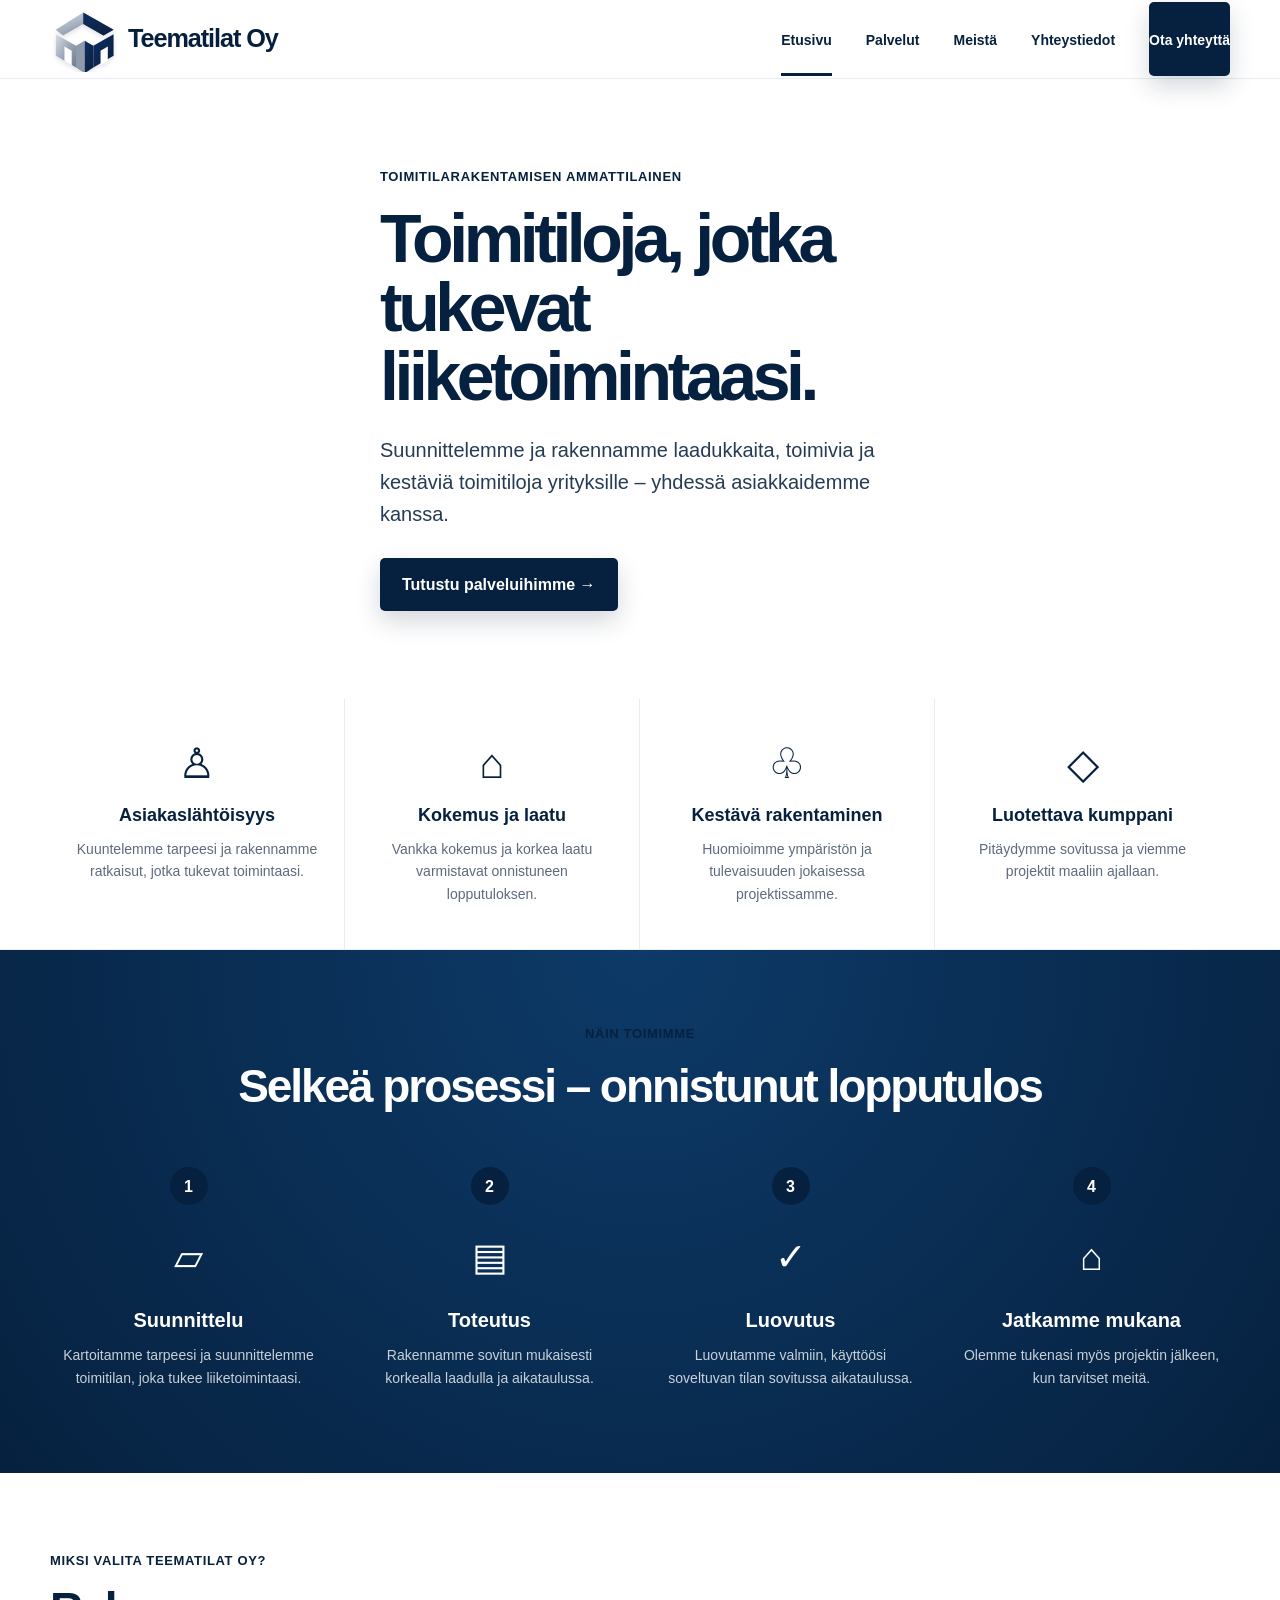
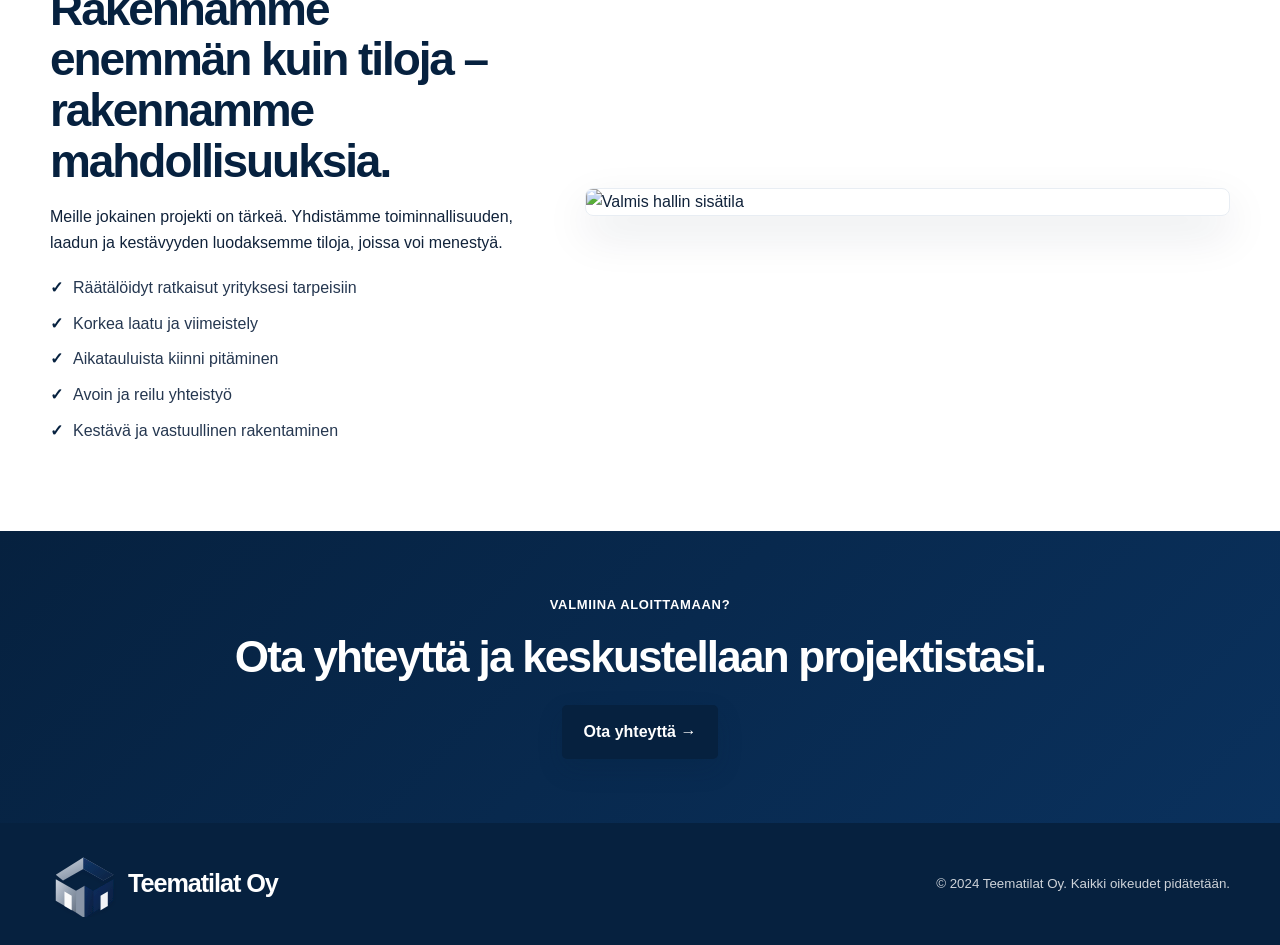
==== index.html @ b9447d9e "Add files via upload" ====
<!doctype html>
<html lang="fi">
<head>
  <meta charset="utf-8">
  <meta name="viewport" content="width=device-width, initial-scale=1">
  <title>Etusivu | Teematilat Oy</title>
  <meta name="description" content="Teematilat Oy rakentaa laadukkaita ja toimivia toimitiloja yrityksille.">
  <link rel="stylesheet" href="styles.css">
</head>
<body>
<header class="header">
  <div class="container nav">
    <a class="logo-wrap" href="index.html"><svg class="brand-logo" viewBox="0 0 360 92" role="img" aria-label="Teematilat Oy" xmlns="http://www.w3.org/2000/svg">
  <defs>
    <linearGradient id="silverA" x1="0" y1="0" x2="1" y2="1">
      <stop offset="0%" stop-color="#d8dee7"/>
      <stop offset="52%" stop-color="#9aa6b6"/>
      <stop offset="100%" stop-color="#707b8a"/>
    </linearGradient>
    <linearGradient id="navyA" x1="0" y1="0" x2="1" y2="1">
      <stop offset="0%" stop-color="#0b2e63"/>
      <stop offset="100%" stop-color="#061f3d"/>
    </linearGradient>
    <filter id="softShadow" x="-15%" y="-15%" width="130%" height="130%">
      <feDropShadow dx="0" dy="3" stdDeviation="3" flood-color="#061f3d" flood-opacity=".12"/>
    </filter>
  </defs>

  <g transform="translate(8 9)" filter="url(#softShadow)">
    <!-- top open roof / upper right in dark navy -->
    <polygon points="38,0 80,24 66,32 38,16 10,32 0,24" fill="url(#silverA)"/>
    <polygon points="38,0 80,24 66,32 38,16" fill="url(#navyA)"/>

    <!-- left leg -->
    <polygon points="0,30 28,46 28,76 0,60" fill="url(#silverA)"/>
    <polygon points="12,47 22,53 22,73 12,67" fill="#ffffff"/>

    <!-- center leg -->
    <polygon points="28,46 40,39 40,84 28,76" fill="#8f9bac"/>
    <polygon points="40,39 52,46 52,76 40,84" fill="url(#navyA)"/>

    <!-- right leg -->
    <polygon points="52,46 80,30 80,60 52,76" fill="url(#navyA)"/>
    <polygon points="62,53 72,47 72,67 62,73" fill="#ffffff"/>
  </g>

  <text x="108" y="57"
        font-family="Arial, Helvetica, sans-serif"
        font-size="35"
        font-weight="900"
        letter-spacing="-1.5"
        fill="#061f3d">Teematilat Oy</text>
</svg></a>
    <button class="mobile-toggle" aria-label="Avaa valikko" onclick="document.querySelector('.menu').classList.toggle('open')">☰</button>
    <nav class="menu">
      <a href="index.html" class="active">Etusivu</a>
      <a href="palvelut.html" class="">Palvelut</a>
      <a href="meista.html" class="">Meistä</a>
      <a href="yhteystiedot.html" class="">Yhteystiedot</a>
      <a class="btn" href="yhteystiedot.html">Ota yhteyttä</a>
    </nav>
  </div>
</header>

<main>
  <section class="hero">
    <div class="container hero-content">
      <div class="eyebrow">Toimitilarakentamisen ammattilainen</div>
      <h1>Toimitiloja, jotka tukevat liiketoimintaasi.</h1>
      <p class="lead">Suunnittelemme ja rakennamme laadukkaita, toimivia ja kestäviä toimitiloja yrityksille – yhdessä asiakkaidemme kanssa.</p>
      <a class="btn" href="palvelut.html">Tutustu palveluihimme →</a>
    </div>
  </section>

  <section class="features">
    <div class="container feature-grid">
      <div class="feature"><div class="icon">♙</div><h3>Asiakaslähtöisyys</h3><p>Kuuntelemme tarpeesi ja rakennamme ratkaisut, jotka tukevat toimintaasi.</p></div>
      <div class="feature"><div class="icon">⌂</div><h3>Kokemus ja laatu</h3><p>Vankka kokemus ja korkea laatu varmistavat onnistuneen lopputuloksen.</p></div>
      <div class="feature"><div class="icon">♧</div><h3>Kestävä rakentaminen</h3><p>Huomioimme ympäristön ja tulevaisuuden jokaisessa projektissamme.</p></div>
      <div class="feature"><div class="icon">◇</div><h3>Luotettava kumppani</h3><p>Pitäydymme sovitussa ja viemme projektit maaliin ajallaan.</p></div>
    </div>
  </section>

  <section class="process">
    <div class="container center">
      <div class="eyebrow">Näin toimimme</div>
      <h2 class="section-title">Selkeä prosessi – onnistunut lopputulos</h2>
      <div class="process-grid">
        <div class="step"><div class="step-number">1</div><div class="step-icon">▱</div><h3>Suunnittelu</h3><p>Kartoitamme tarpeesi ja suunnittelemme toimitilan, joka tukee liiketoimintaasi.</p></div>
        <div class="step"><div class="step-number">2</div><div class="step-icon">▤</div><h3>Toteutus</h3><p>Rakennamme sovitun mukaisesti korkealla laadulla ja aikataulussa.</p></div>
        <div class="step"><div class="step-number">3</div><div class="step-icon">✓</div><h3>Luovutus</h3><p>Luovutamme valmiin, käyttöösi soveltuvan tilan sovitussa aikataulussa.</p></div>
        <div class="step"><div class="step-number">4</div><div class="step-icon">⌂</div><h3>Jatkamme mukana</h3><p>Olemme tukenasi myös projektin jälkeen, kun tarvitset meitä.</p></div>
      </div>
    </div>
  </section>

  <section class="split">
    <div class="container split-grid">
      <div>
        <div class="kicker">Miksi valita Teematilat Oy?</div>
        <h2 class="section-title">Rakennamme enemmän kuin tiloja – rakennamme mahdollisuuksia.</h2>
        <p>Meille jokainen projekti on tärkeä. Yhdistämme toiminnallisuuden, laadun ja kestävyyden luodaksemme tiloja, joissa voi menestyä.</p>
        <ul class="checks">
          <li>Räätälöidyt ratkaisut yrityksesi tarpeisiin</li>
          <li>Korkea laatu ja viimeistely</li>
          <li>Aikatauluista kiinni pitäminen</li>
          <li>Avoin ja reilu yhteistyö</li>
          <li>Kestävä ja vastuullinen rakentaminen</li>
        </ul>
      </div>
      <div class="photo-card"><img src="assets/halli-sisakuva.png" alt="Valmis hallin sisätila"></div>
    </div>
  </section>

  <section class="cta">
    <div class="container">
      <div class="eyebrow">Valmiina aloittamaan?</div>
      <h2>Ota yhteyttä ja keskustellaan projektistasi.</h2>
      <a class="btn" href="yhteystiedot.html">Ota yhteyttä →</a>
    </div>
  </section>
</main>

<footer class="footer">
  <div class="container footer-inner">
    <a class="logo-wrap" href="index.html"><svg class="brand-logo" viewBox="0 0 360 92" role="img" aria-label="Teematilat Oy" xmlns="http://www.w3.org/2000/svg">
  <defs>
    <linearGradient id="silverA" x1="0" y1="0" x2="1" y2="1">
      <stop offset="0%" stop-color="#d8dee7"/>
      <stop offset="52%" stop-color="#9aa6b6"/>
      <stop offset="100%" stop-color="#707b8a"/>
    </linearGradient>
    <linearGradient id="navyA" x1="0" y1="0" x2="1" y2="1">
      <stop offset="0%" stop-color="#0b2e63"/>
      <stop offset="100%" stop-color="#061f3d"/>
    </linearGradient>
    <filter id="softShadow" x="-15%" y="-15%" width="130%" height="130%">
      <feDropShadow dx="0" dy="3" stdDeviation="3" flood-color="#061f3d" flood-opacity=".12"/>
    </filter>
  </defs>

  <g transform="translate(8 9)" filter="url(#softShadow)">
    <!-- top open roof / upper right in dark navy -->
    <polygon points="38,0 80,24 66,32 38,16 10,32 0,24" fill="url(#silverA)"/>
    <polygon points="38,0 80,24 66,32 38,16" fill="url(#navyA)"/>

    <!-- left leg -->
    <polygon points="0,30 28,46 28,76 0,60" fill="url(#silverA)"/>
    <polygon points="12,47 22,53 22,73 12,67" fill="#ffffff"/>

    <!-- center leg -->
    <polygon points="28,46 40,39 40,84 28,76" fill="#8f9bac"/>
    <polygon points="40,39 52,46 52,76 40,84" fill="url(#navyA)"/>

    <!-- right leg -->
    <polygon points="52,46 80,30 80,60 52,76" fill="url(#navyA)"/>
    <polygon points="62,53 72,47 72,67 62,73" fill="#ffffff"/>
  </g>

  <text x="108" y="57"
        font-family="Arial, Helvetica, sans-serif"
        font-size="35"
        font-weight="900"
        letter-spacing="-1.5"
        fill="#061f3d">Teematilat Oy</text>
</svg></a>
    <small>© 2024 Teematilat Oy. Kaikki oikeudet pidätetään.</small>
  </div>
</footer>
<script>
document.addEventListener('click', function(e){
  const menu = document.querySelector('.menu');
  const toggle = document.querySelector('.mobile-toggle');
  if(menu && toggle && !menu.contains(e.target) && !toggle.contains(e.target)) menu.classList.remove('open');
});
</script>
</body>
</html>
---- styles.css ----
:root{
  --navy:#06213f;
  --navy-2:#0a315d;
  --red:#06213f;
  --text:#10223a;
  --muted:#5d6b7d;
  --line:#e8edf3;
  --bg:#f7f9fc;
  --white:#fff;
  --shadow:0 18px 45px rgba(6,31,61,.10);
}
*{box-sizing:border-box;margin:0;padding:0}
html{scroll-behavior:smooth}
body{font-family:Arial,Helvetica,sans-serif;color:var(--text);background:#fff;line-height:1.6}
img{max-width:100%;display:block}
a{text-decoration:none;color:inherit}
.container{width:min(1180px,calc(100% - 40px));margin:auto}
.header{position:sticky;top:0;z-index:50;background:rgba(255,255,255,.94);backdrop-filter:blur(14px);border-bottom:1px solid var(--line)}
.nav{height:78px;display:flex;align-items:center;justify-content:space-between;gap:24px}
.logo-wrap{
  display:flex;
  align-items:center;
  width:230px;
  max-width:60vw;
  line-height:0;
}





.menu{display:flex;align-items:center;gap:34px;font-weight:800;font-size:14px;color:var(--navy)}
.menu a{padding:27px 0 22px;border-bottom:3px solid transparent}
.menu a.active,.menu a:hover{border-bottom-color:var(--navy);color:var(--navy)}
.btn{display:inline-flex;align-items:center;justify-content:center;gap:10px;border-radius:5px;padding:14px 22px;background:var(--navy);color:white;font-weight:800;border:0;cursor:pointer;box-shadow:0 10px 24px rgba(6,31,61,.18)}
.btn:hover{background:var(--navy-2)}
.mobile-toggle{display:none;background:transparent;border:0;font-size:30px;color:var(--navy);cursor:pointer}

.hero{background:linear-gradient(90deg,rgba(255,255,255,.98) 0%,rgba(255,255,255,.86) 35%,rgba(255,255,255,.08) 62%),url("assets/halli-ulkokuva.png") center right/cover no-repeat;min-height:620px;display:flex;align-items:center}
.hero-content{max-width:520px;padding:70px 0}
.eyebrow{font-size:13px;font-weight:900;letter-spacing:.05em;text-transform:uppercase;color:var(--navy);margin-bottom:16px}
h1{font-size:clamp(42px,6vw,68px);line-height:1.02;letter-spacing:-.065em;color:var(--navy);margin-bottom:22px}
.lead{font-size:20px;color:#263b55;margin-bottom:28px}
.features{background:#fff;border-bottom:1px solid var(--line)}
.feature-grid{display:grid;grid-template-columns:repeat(4,1fr)}
.feature{padding:44px 26px;text-align:center;border-right:1px solid var(--line)}
.feature:last-child{border-right:0}
.icon{font-size:42px;color:var(--red);line-height:1;margin-bottom:16px}
.feature h3{font-size:18px;color:var(--navy);margin-bottom:8px}
.feature p{color:var(--muted);font-size:14px}

.process{background:radial-gradient(circle at 50% 0,#0d3a68,var(--navy));color:white;padding:74px 0}
.center{text-align:center}
.process .eyebrow{color:var(--red)}
.section-title{font-size:clamp(32px,4vw,46px);line-height:1.1;letter-spacing:-.045em;color:var(--navy);margin-bottom:18px}
.process .section-title{color:white}
.process-grid{display:grid;grid-template-columns:repeat(4,1fr);gap:24px;margin-top:46px;position:relative}
.step{text-align:center;padding:10px}
.step-number{width:38px;height:38px;border-radius:999px;background:var(--red);display:grid;place-items:center;margin:0 auto 22px;font-weight:900}
.step-icon{font-size:38px;margin-bottom:16px}
.step h3{font-size:20px;margin-bottom:8px}
.step p{font-size:14px;color:rgba(255,255,255,.78)}

.split{padding:78px 0}
.split-grid{display:grid;grid-template-columns:.85fr 1.15fr;gap:58px;align-items:center}
.kicker{font-size:13px;text-transform:uppercase;color:var(--red);font-weight:900;letter-spacing:.05em;margin-bottom:12px}
.checks{list-style:none;margin-top:20px}
.checks li{margin:10px 0;color:#253750}
.checks li:before{content:"✓";color:var(--red);font-weight:900;margin-right:10px}
.photo-card{border-radius:8px;overflow:hidden;box-shadow:var(--shadow);border:1px solid var(--line)}
.cta{background:linear-gradient(135deg,#06213f,#0a315d);color:white;padding:64px 0;text-align:center;position:relative;overflow:hidden}
.cta h2{font-size:clamp(30px,4vw,44px);line-height:1.12;margin-bottom:24px;letter-spacing:-.04em}
.cta .eyebrow{color:white}
.footer{background:var(--navy);color:white;padding:28px 0}
.footer-inner{display:flex;justify-content:space-between;align-items:center;gap:22px;flex-wrap:wrap}
.footer .logo-wrap{color:white;font-size:20px}
.footer small{opacity:.8}

.page-hero{background:linear-gradient(135deg,var(--navy),#073969);color:white;padding:72px 0}
.page-hero h1{color:white;font-size:clamp(38px,4vw,54px)}
.page-hero p{max-width:680px;color:rgba(255,255,255,.82);font-size:19px}
.cards{padding:64px 0}
.card-grid{display:grid;grid-template-columns:repeat(4,1fr);gap:22px}
.card{background:white;border:1px solid var(--line);border-radius:8px;overflow:hidden;box-shadow:var(--shadow)}
.card-body{padding:24px}
.card h3{color:var(--navy);font-size:20px;margin-bottom:8px}
.card p{color:var(--muted);font-size:15px}
.about-grid{display:grid;grid-template-columns:1fr 1fr;gap:48px;align-items:center;padding:74px 0}
.value-grid{display:grid;grid-template-columns:repeat(4,1fr);gap:18px;margin-top:34px}
.value{border:1px solid var(--line);border-radius:8px;padding:24px;background:#fff}
.contact-grid{display:grid;grid-template-columns:.8fr 1.2fr;gap:60px;padding:70px 0}
.contact-list{list-style:none;margin-top:24px}
.contact-list li{padding:12px 0;border-bottom:1px solid var(--line)}
.form{display:grid;gap:14px}
input,textarea{width:100%;padding:15px;border:1px solid #dce3ec;border-radius:5px;font:inherit}
textarea{min-height:150px;resize:vertical}
.notice{background:#fff6f6;border-left:4px solid var(--red);padding:18px;margin-top:18px;color:#334}

@media (max-width:900px){
  .mobile-toggle{display:block}
  .menu{display:none;position:absolute;left:0;right:0;top:78px;background:white;padding:18px 24px;box-shadow:var(--shadow);flex-direction:column;align-items:flex-start;gap:8px}
  .menu.open{display:flex}
  .menu a{padding:10px 0}
  .hero{background:linear-gradient(180deg,rgba(255,255,255,.96),rgba(255,255,255,.86)),url("assets/halli-ulkokuva.png") center/cover no-repeat;min-height:560px}
  .feature-grid,.process-grid,.card-grid,.value-grid{grid-template-columns:1fr 1fr}
  .split-grid,.about-grid,.contact-grid{grid-template-columns:1fr}
}
@media (max-width:560px){
  .container{width:min(100% - 28px,1180px)}
  .nav{height:70px}
  .logo-wrap{font-size:20px}
  
  .hero-content{padding:54px 0}
  .lead{font-size:17px}
  .feature-grid,.process-grid,.card-grid,.value-grid{grid-template-columns:1fr}
  .feature{border-right:0;border-bottom:1px solid var(--line)}
  .section-title{font-size:32px}
}


.brand-logo{
  width:100%;
  height:auto;
  display:block;
}
.footer .brand-logo text{
  fill:#ffffff;
}
.footer .brand-logo polygon{
  opacity:.95;
}
@media (max-width:560px){
  .logo-wrap{width:190px;}
}


/* Päivitetty SVG-logo */
.logo-wrap{
  display:flex;
  align-items:center;
  width:260px;
  max-width:62vw;
  line-height:0;
}
.brand-logo{
  width:100%;
  height:auto;
  display:block;
}
.site-logo{
  height:64px;
  width:auto;
  display:block;
}
@media (max-width:560px){
  .logo-wrap{width:210px;}
  .site-logo{height:52px;}
}
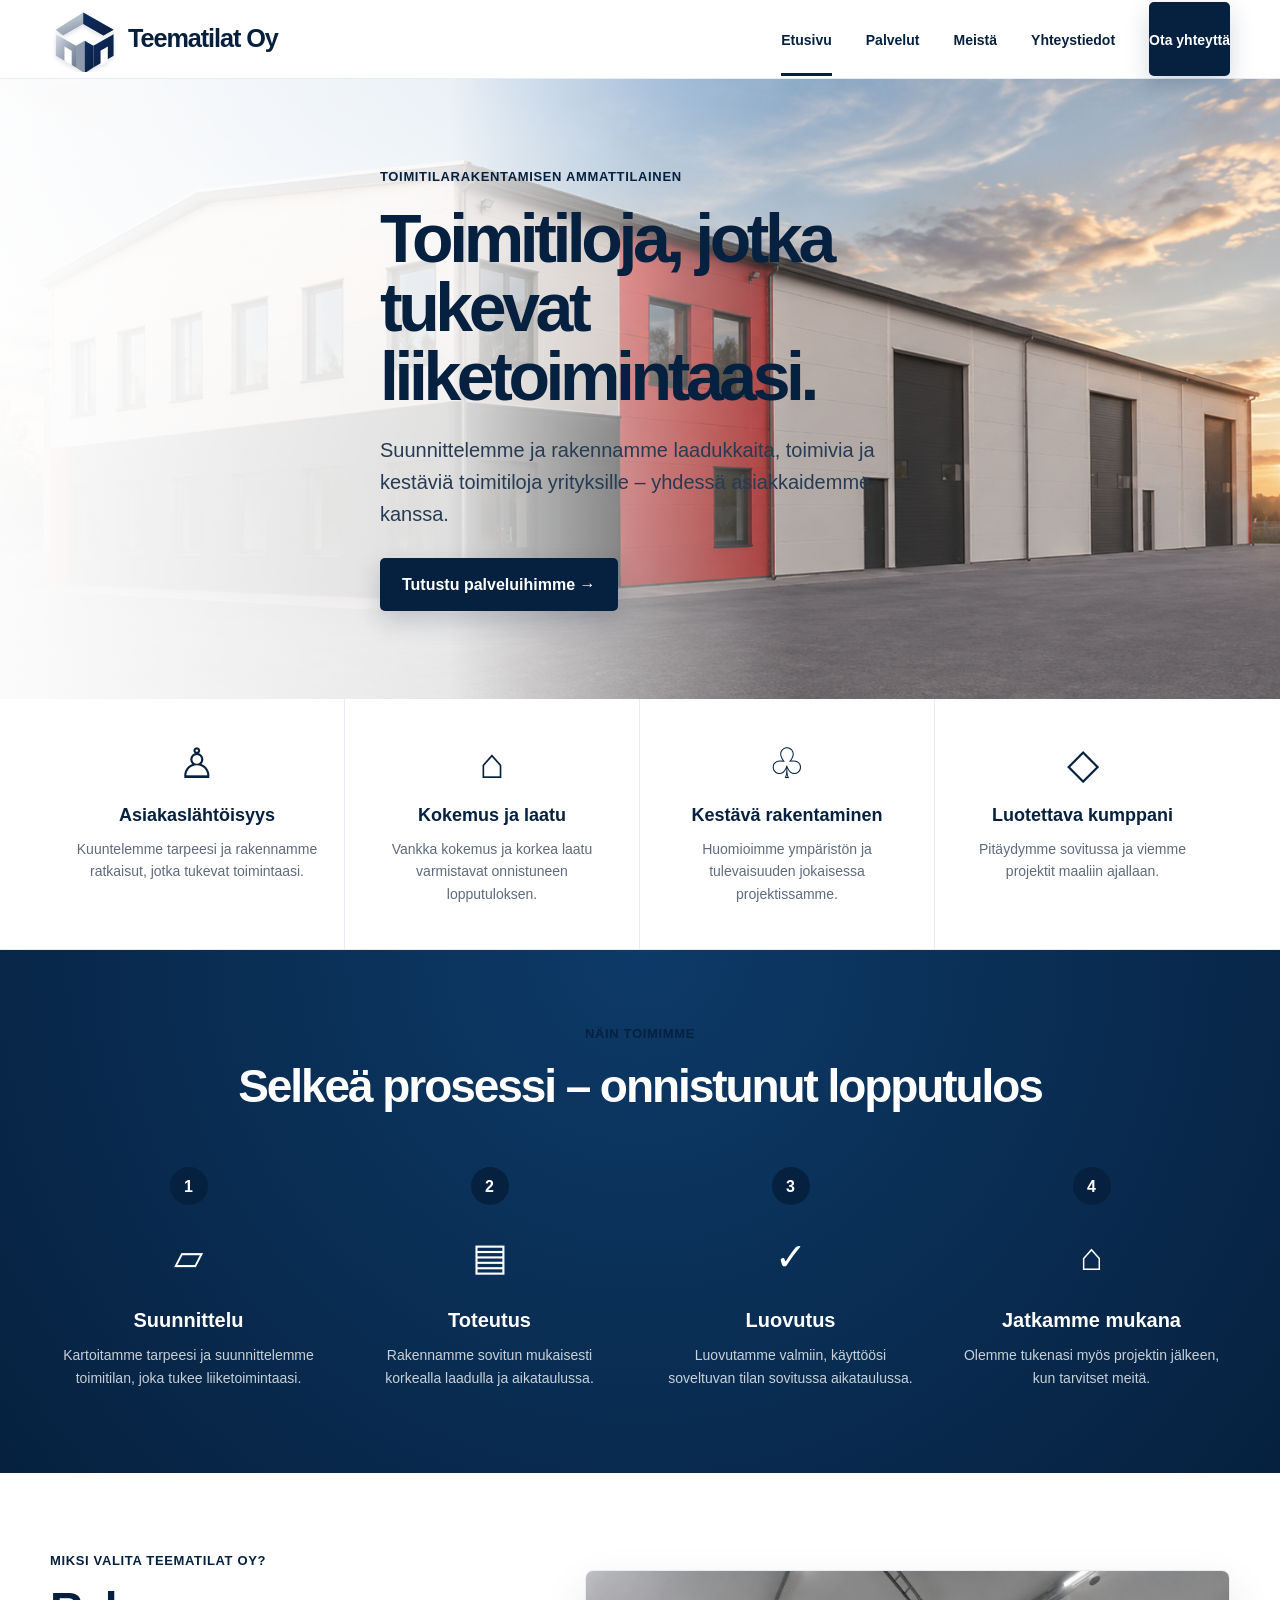
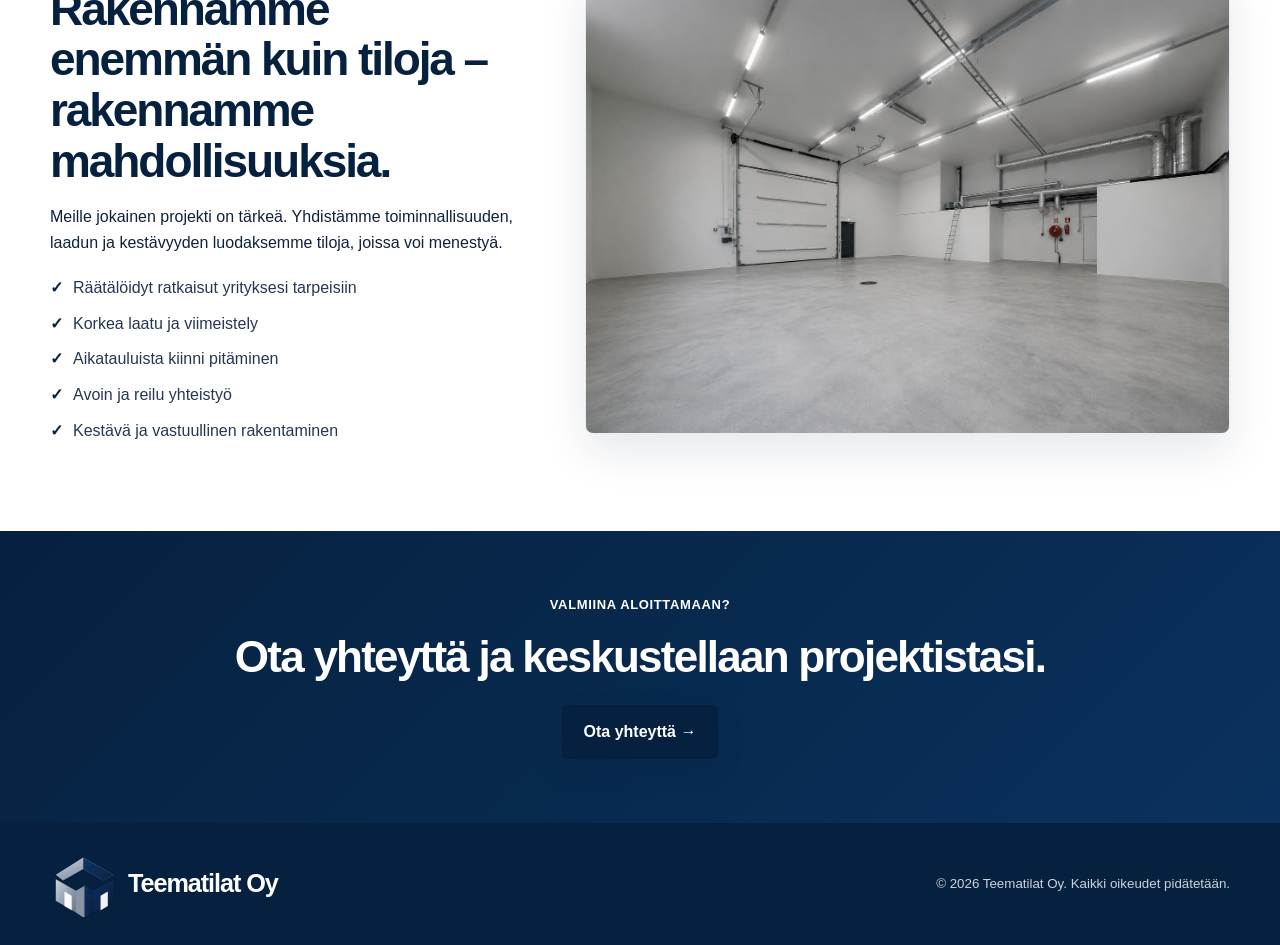
==== commit 850eb343: "Update index.html" ====
--- a/index.html
+++ b/index.html
@@ -164,7 +164,7 @@
         letter-spacing="-1.5"
         fill="#061f3d">Teematilat Oy</text>
 </svg></a>
-    <small>© 2024 Teematilat Oy. Kaikki oikeudet pidätetään.</small>
+    <small>© 2026 Teematilat Oy. Kaikki oikeudet pidätetään.</small>
   </div>
 </footer>
 <script>
@@ -175,4 +175,4 @@
 });
 </script>
 </body>
-</html>+</html>
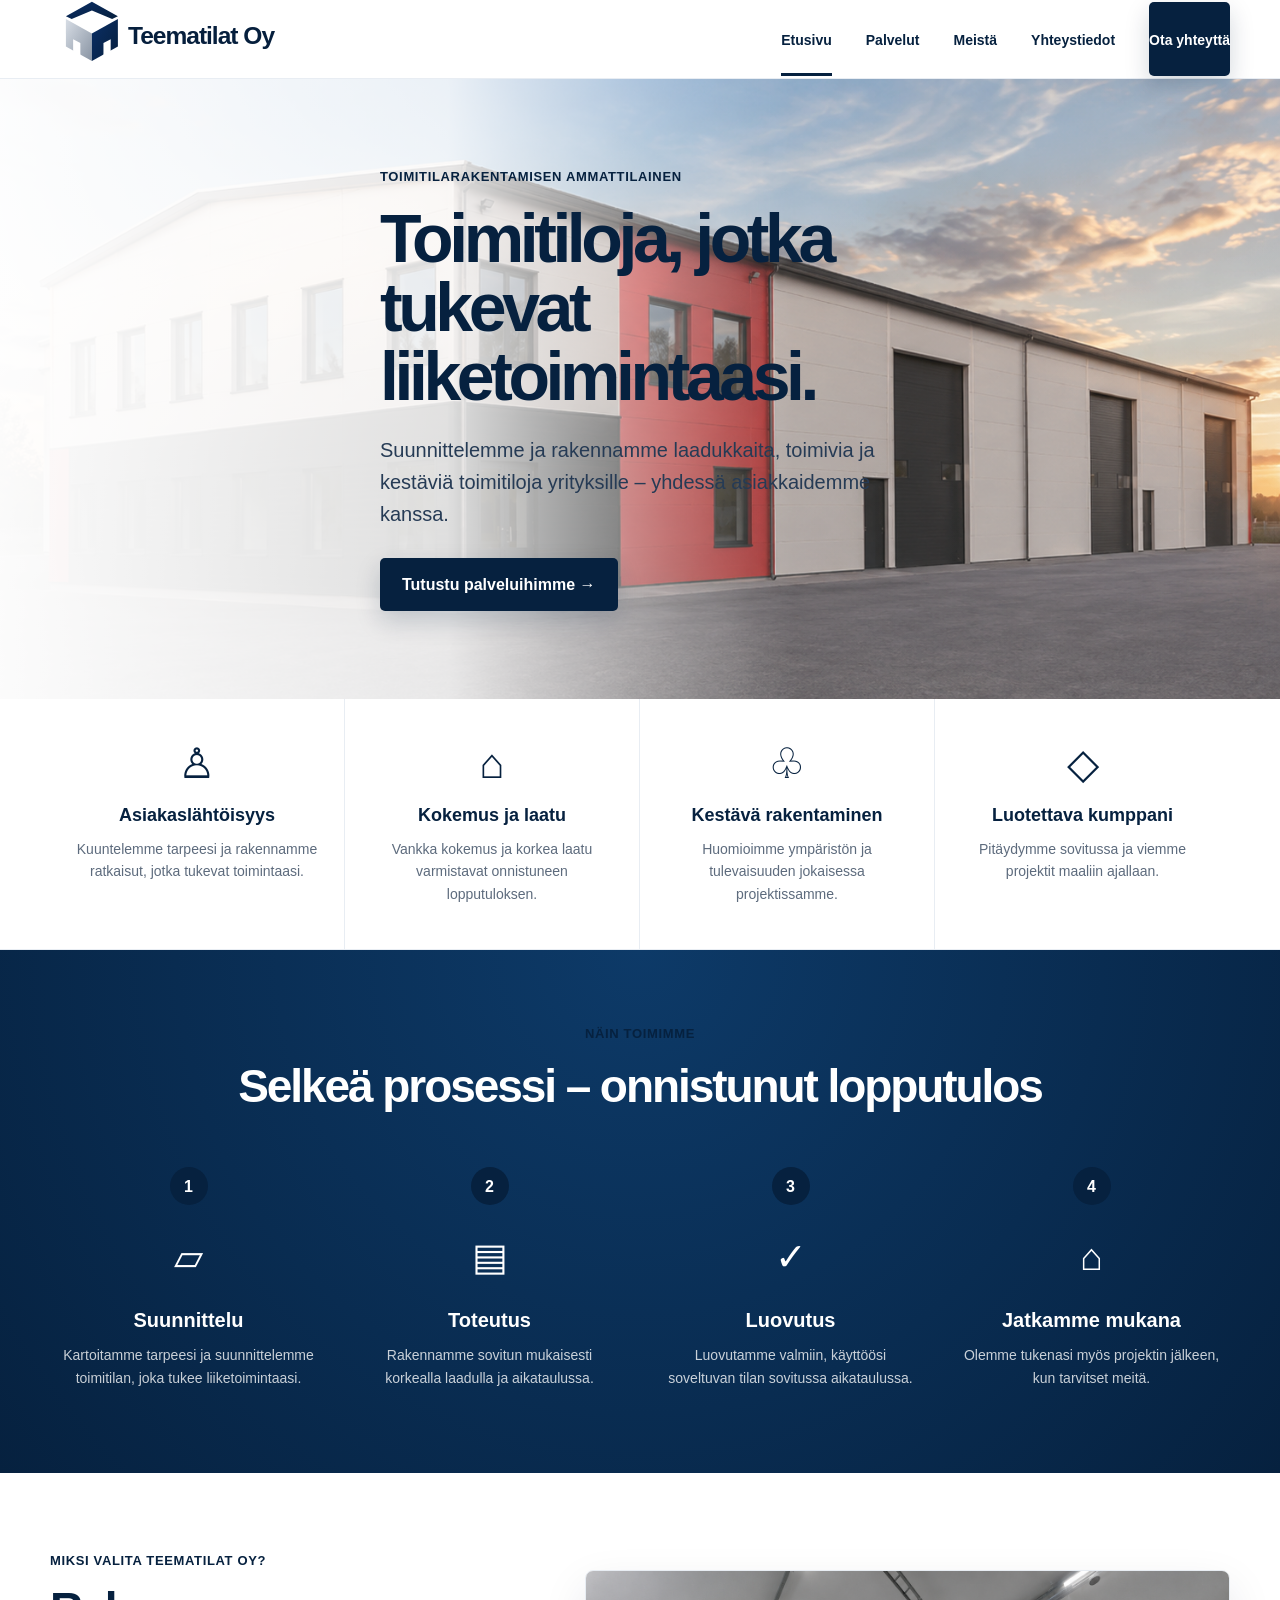
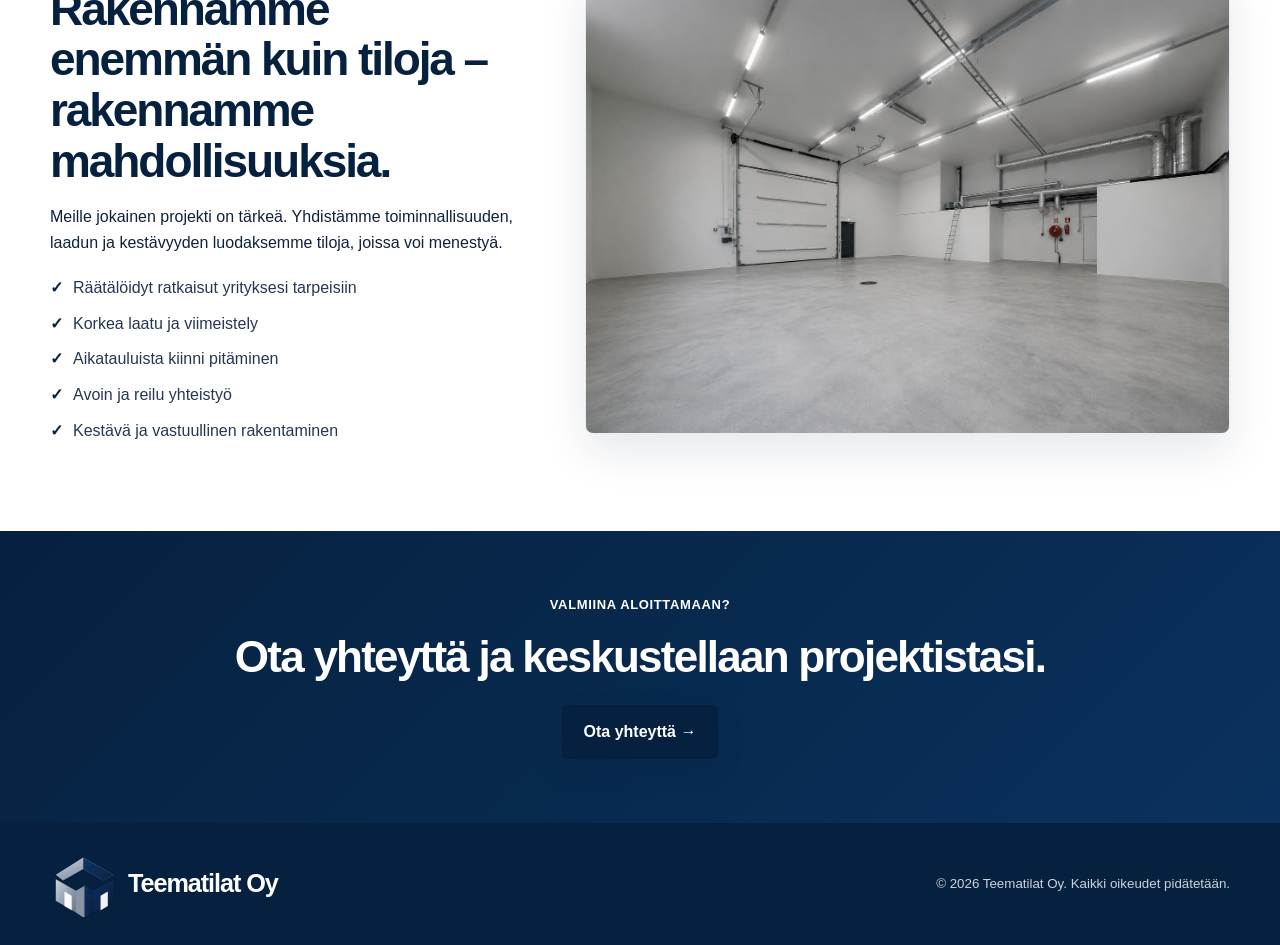
==== commit 04c85850: "Update index.html" ====
--- a/index.html
+++ b/index.html
@@ -10,46 +10,51 @@
 <body>
 <header class="header">
   <div class="container nav">
-    <a class="logo-wrap" href="index.html"><svg class="brand-logo" viewBox="0 0 360 92" role="img" aria-label="Teematilat Oy" xmlns="http://www.w3.org/2000/svg">
+    <a class="logo-wrap" href="index.html"><svg viewBox="0 0 360 120" xmlns="http://www.w3.org/2000/svg" role="img" aria-label="Teematilat Oy">
   <defs>
-    <linearGradient id="silverA" x1="0" y1="0" x2="1" y2="1">
-      <stop offset="0%" stop-color="#d8dee7"/>
-      <stop offset="52%" stop-color="#9aa6b6"/>
-      <stop offset="100%" stop-color="#707b8a"/>
+    <linearGradient id="grey" x1="0" y1="0" x2="1" y2="1">
+      <stop offset="0%" stop-color="#d7dde5"/>
+      <stop offset="100%" stop-color="#8994a3"/>
     </linearGradient>
-    <linearGradient id="navyA" x1="0" y1="0" x2="1" y2="1">
-      <stop offset="0%" stop-color="#0b2e63"/>
+
+    <linearGradient id="blue" x1="0" y1="0" x2="1" y2="1">
+      <stop offset="0%" stop-color="#0b2f66"/>
       <stop offset="100%" stop-color="#061f3d"/>
     </linearGradient>
-    <filter id="softShadow" x="-15%" y="-15%" width="130%" height="130%">
-      <feDropShadow dx="0" dy="3" stdDeviation="3" flood-color="#061f3d" flood-opacity=".12"/>
-    </filter>
   </defs>
 
-  <g transform="translate(8 9)" filter="url(#softShadow)">
-    <!-- top open roof / upper right in dark navy -->
-    <polygon points="38,0 80,24 66,32 38,16 10,32 0,24" fill="url(#silverA)"/>
-    <polygon points="38,0 80,24 66,32 38,16" fill="url(#navyA)"/>
+  <g transform="translate(22 8)">
 
-    <!-- left leg -->
-    <polygon points="0,30 28,46 28,76 0,60" fill="url(#silverA)"/>
-    <polygon points="12,47 22,53 22,73 12,67" fill="#ffffff"/>
+    <!-- top closer to bottom -->
+    <polygon points="36,0 72,20 64,24 36,12 8,24 0,20"
+             fill="url(#blue)" />
 
-    <!-- center leg -->
-    <polygon points="28,46 40,39 40,84 28,76" fill="#8f9bac"/>
-    <polygon points="40,39 52,46 52,76 40,84" fill="url(#navyA)"/>
+    <!-- left -->
+    <polygon points="0,24 36,44 36,82 0,62"
+             fill="url(#grey)" />
 
-    <!-- right leg -->
-    <polygon points="52,46 80,30 80,60 52,76" fill="url(#navyA)"/>
-    <polygon points="62,53 72,47 72,67 62,73" fill="#ffffff"/>
+    <!-- right -->
+    <polygon points="36,44 72,24 72,62 36,82"
+             fill="url(#blue)" />
+
+    <!-- left white cut -->
+    <polygon points="10,52 20,57 20,75 10,70"
+             fill="#ffffff" />
+
+    <!-- right white cut -->
+    <polygon points="52,57 62,52 62,70 52,75"
+             fill="#ffffff" />
+
   </g>
 
-  <text x="108" y="57"
+  <text x="108" y="66"
         font-family="Arial, Helvetica, sans-serif"
-        font-size="35"
+        font-size="34"
         font-weight="900"
-        letter-spacing="-1.5"
-        fill="#061f3d">Teematilat Oy</text>
+        letter-spacing="-1.4"
+        fill="#061f3d">
+    Teematilat Oy
+  </text>
 </svg></a>
     <button class="mobile-toggle" aria-label="Avaa valikko" onclick="document.querySelector('.menu').classList.toggle('open')">☰</button>
     <nav class="menu">
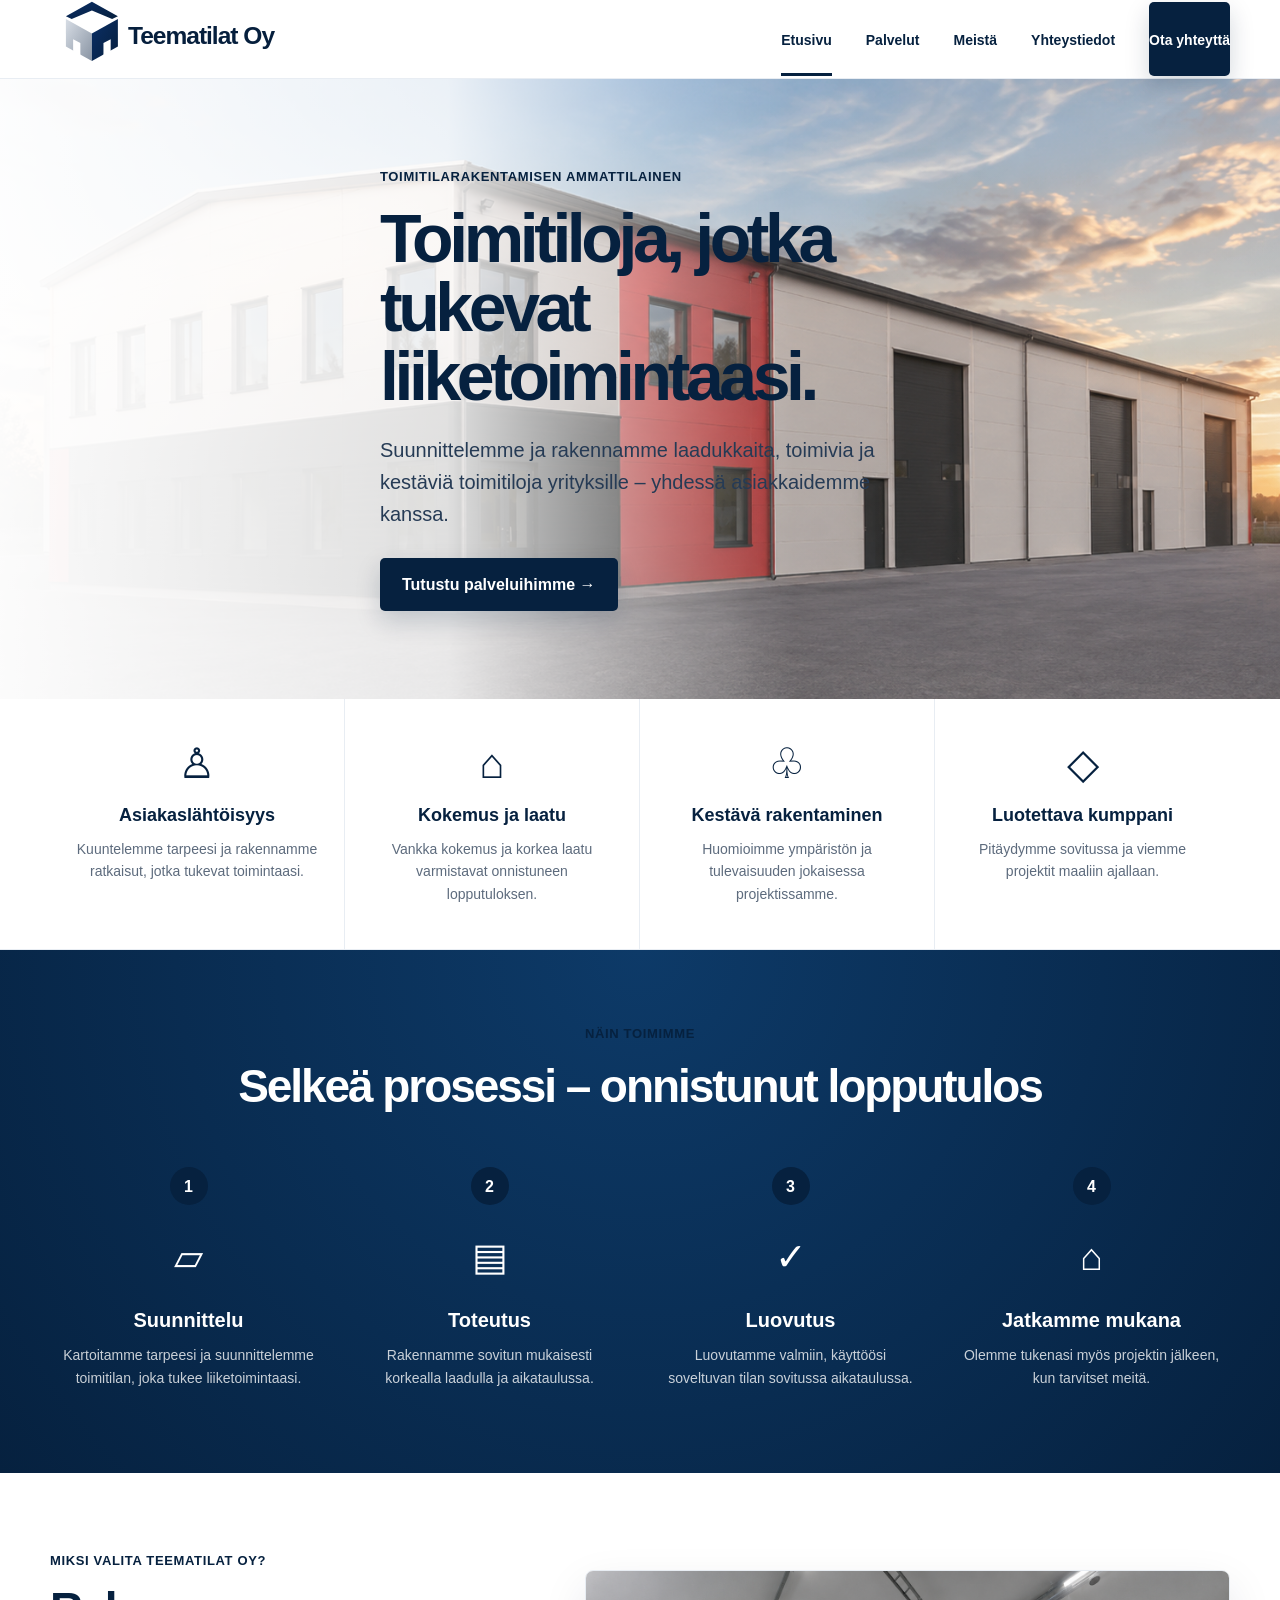
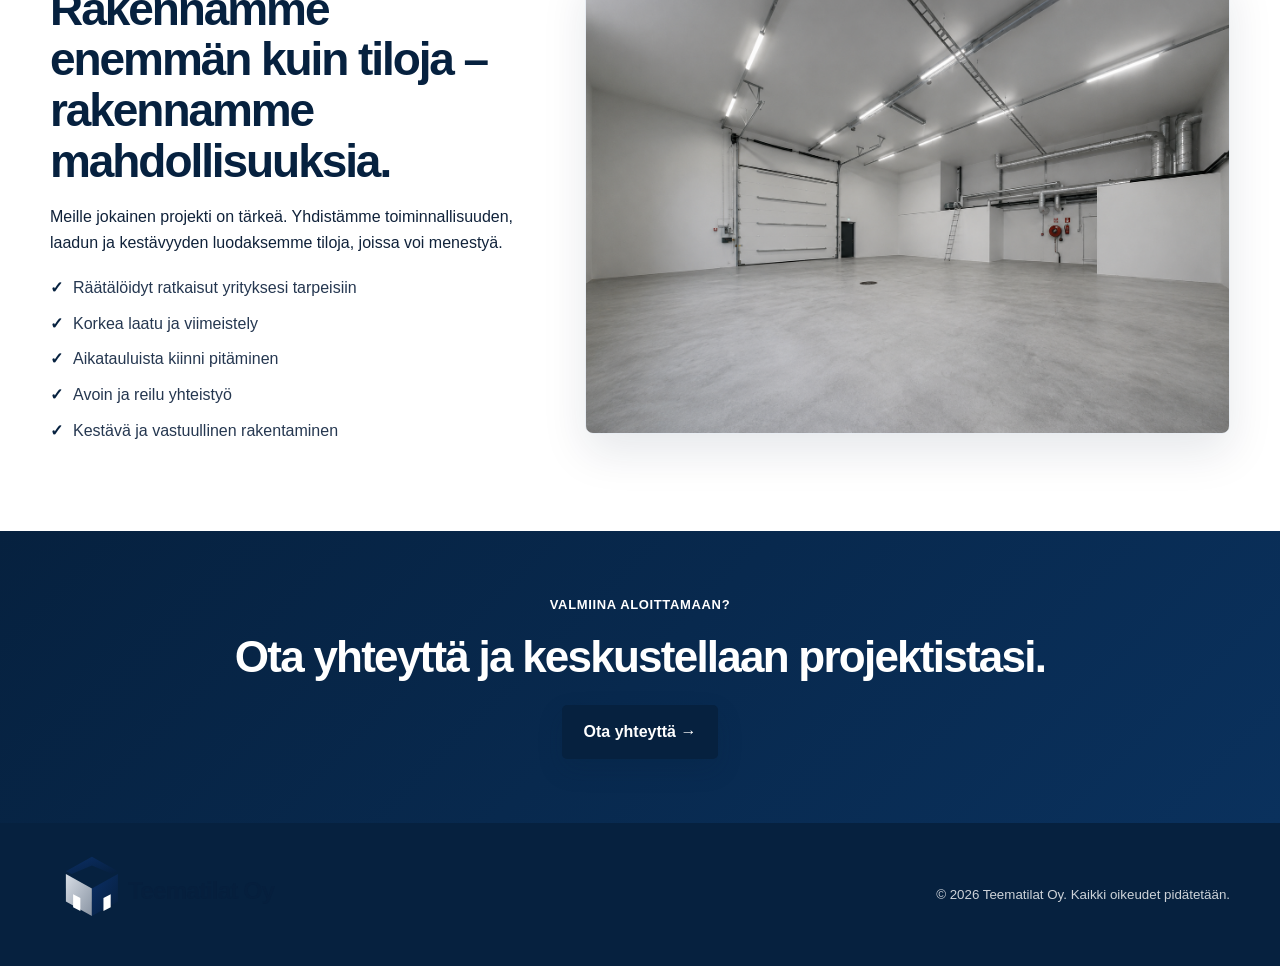
==== commit 9c29b989: "Update index.html" ====
--- a/index.html
+++ b/index.html
@@ -128,46 +128,51 @@
 
 <footer class="footer">
   <div class="container footer-inner">
-    <a class="logo-wrap" href="index.html"><svg class="brand-logo" viewBox="0 0 360 92" role="img" aria-label="Teematilat Oy" xmlns="http://www.w3.org/2000/svg">
+    <a class="logo-wrap" href="index.html"><svg viewBox="0 0 360 120" xmlns="http://www.w3.org/2000/svg" role="img" aria-label="Teematilat Oy">
   <defs>
-    <linearGradient id="silverA" x1="0" y1="0" x2="1" y2="1">
-      <stop offset="0%" stop-color="#d8dee7"/>
-      <stop offset="52%" stop-color="#9aa6b6"/>
-      <stop offset="100%" stop-color="#707b8a"/>
+    <linearGradient id="grey" x1="0" y1="0" x2="1" y2="1">
+      <stop offset="0%" stop-color="#d7dde5"/>
+      <stop offset="100%" stop-color="#8994a3"/>
     </linearGradient>
-    <linearGradient id="navyA" x1="0" y1="0" x2="1" y2="1">
-      <stop offset="0%" stop-color="#0b2e63"/>
+
+    <linearGradient id="blue" x1="0" y1="0" x2="1" y2="1">
+      <stop offset="0%" stop-color="#0b2f66"/>
       <stop offset="100%" stop-color="#061f3d"/>
     </linearGradient>
-    <filter id="softShadow" x="-15%" y="-15%" width="130%" height="130%">
-      <feDropShadow dx="0" dy="3" stdDeviation="3" flood-color="#061f3d" flood-opacity=".12"/>
-    </filter>
   </defs>
 
-  <g transform="translate(8 9)" filter="url(#softShadow)">
-    <!-- top open roof / upper right in dark navy -->
-    <polygon points="38,0 80,24 66,32 38,16 10,32 0,24" fill="url(#silverA)"/>
-    <polygon points="38,0 80,24 66,32 38,16" fill="url(#navyA)"/>
+  <g transform="translate(22 8)">
 
-    <!-- left leg -->
-    <polygon points="0,30 28,46 28,76 0,60" fill="url(#silverA)"/>
-    <polygon points="12,47 22,53 22,73 12,67" fill="#ffffff"/>
+    <!-- top closer to bottom -->
+    <polygon points="36,0 72,20 64,24 36,12 8,24 0,20"
+             fill="url(#blue)" />
 
-    <!-- center leg -->
-    <polygon points="28,46 40,39 40,84 28,76" fill="#8f9bac"/>
-    <polygon points="40,39 52,46 52,76 40,84" fill="url(#navyA)"/>
+    <!-- left -->
+    <polygon points="0,24 36,44 36,82 0,62"
+             fill="url(#grey)" />
 
-    <!-- right leg -->
-    <polygon points="52,46 80,30 80,60 52,76" fill="url(#navyA)"/>
-    <polygon points="62,53 72,47 72,67 62,73" fill="#ffffff"/>
+    <!-- right -->
+    <polygon points="36,44 72,24 72,62 36,82"
+             fill="url(#blue)" />
+
+    <!-- left white cut -->
+    <polygon points="10,52 20,57 20,75 10,70"
+             fill="#ffffff" />
+
+    <!-- right white cut -->
+    <polygon points="52,57 62,52 62,70 52,75"
+             fill="#ffffff" />
+
   </g>
 
-  <text x="108" y="57"
+  <text x="108" y="66"
         font-family="Arial, Helvetica, sans-serif"
-        font-size="35"
+        font-size="34"
         font-weight="900"
-        letter-spacing="-1.5"
-        fill="#061f3d">Teematilat Oy</text>
+        letter-spacing="-1.4"
+        fill="#061f3d">
+    Teematilat Oy
+  </text>
 </svg></a>
     <small>© 2026 Teematilat Oy. Kaikki oikeudet pidätetään.</small>
   </div>
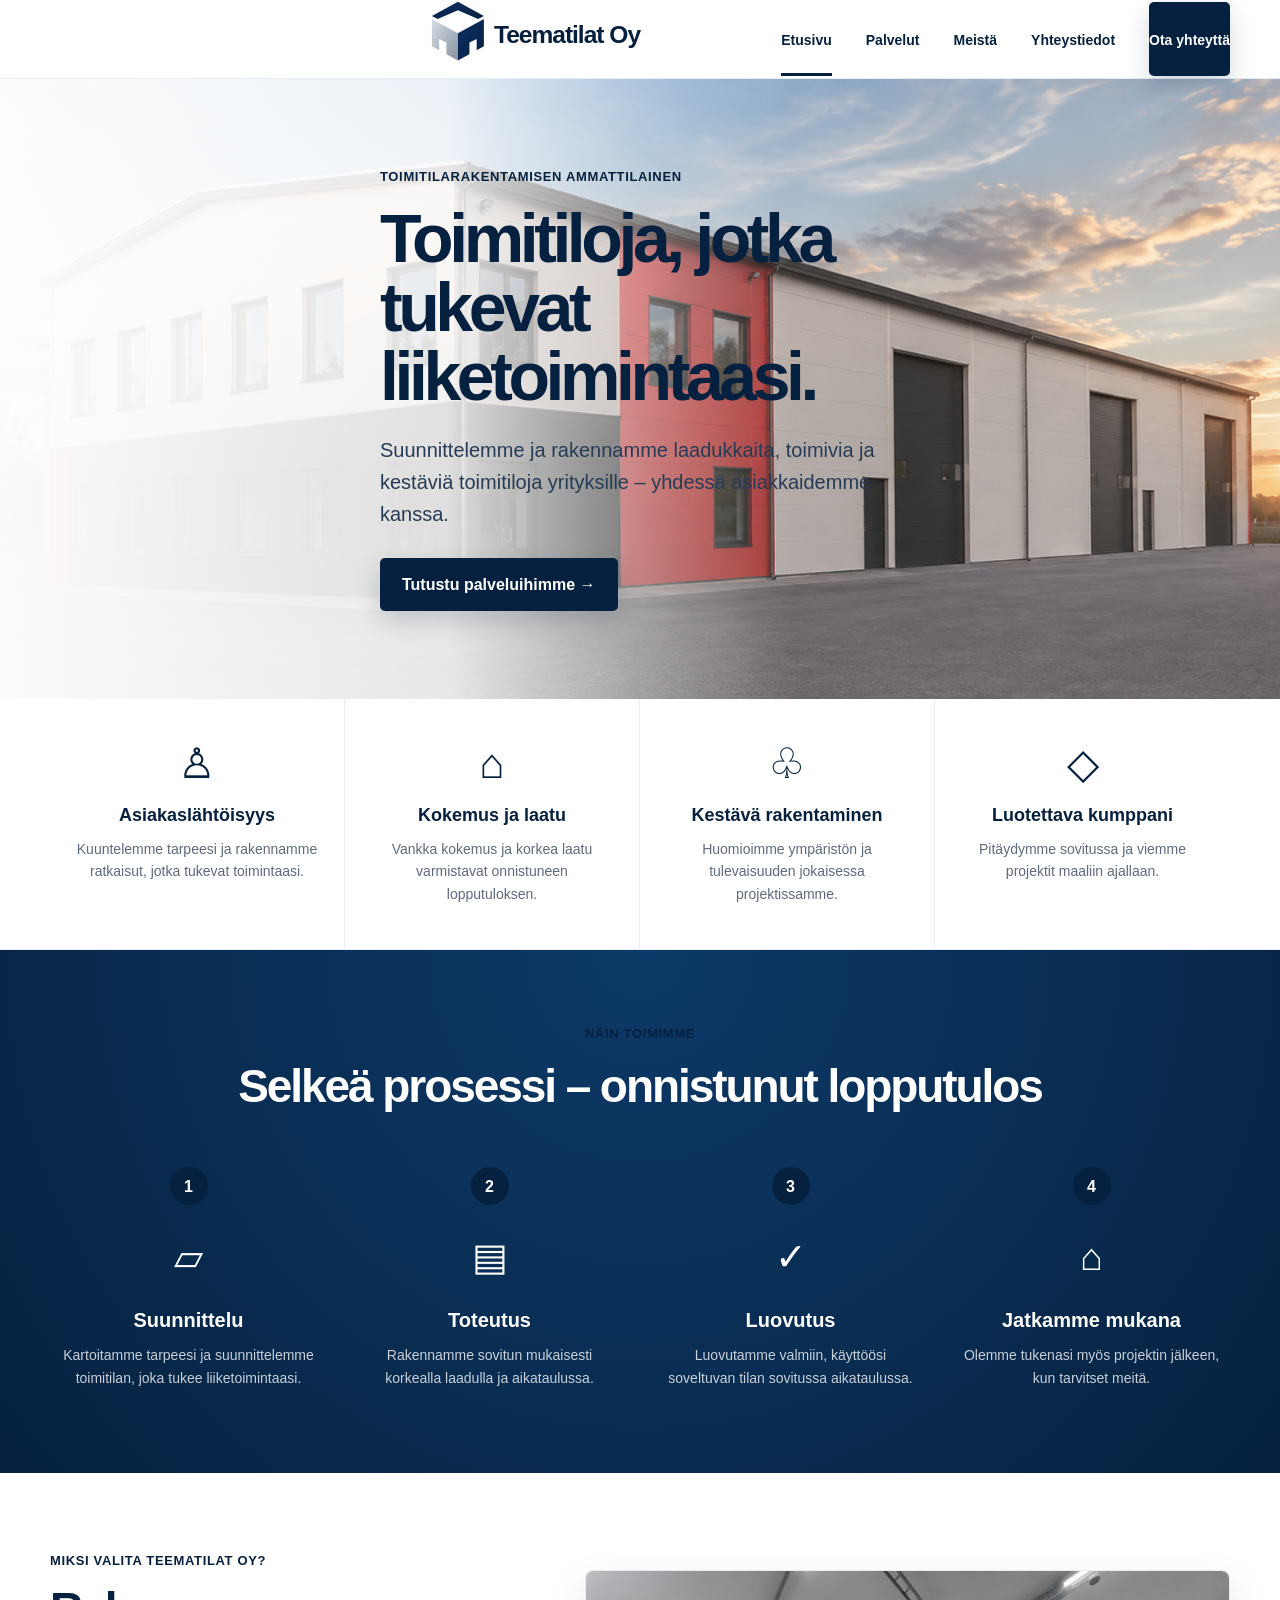
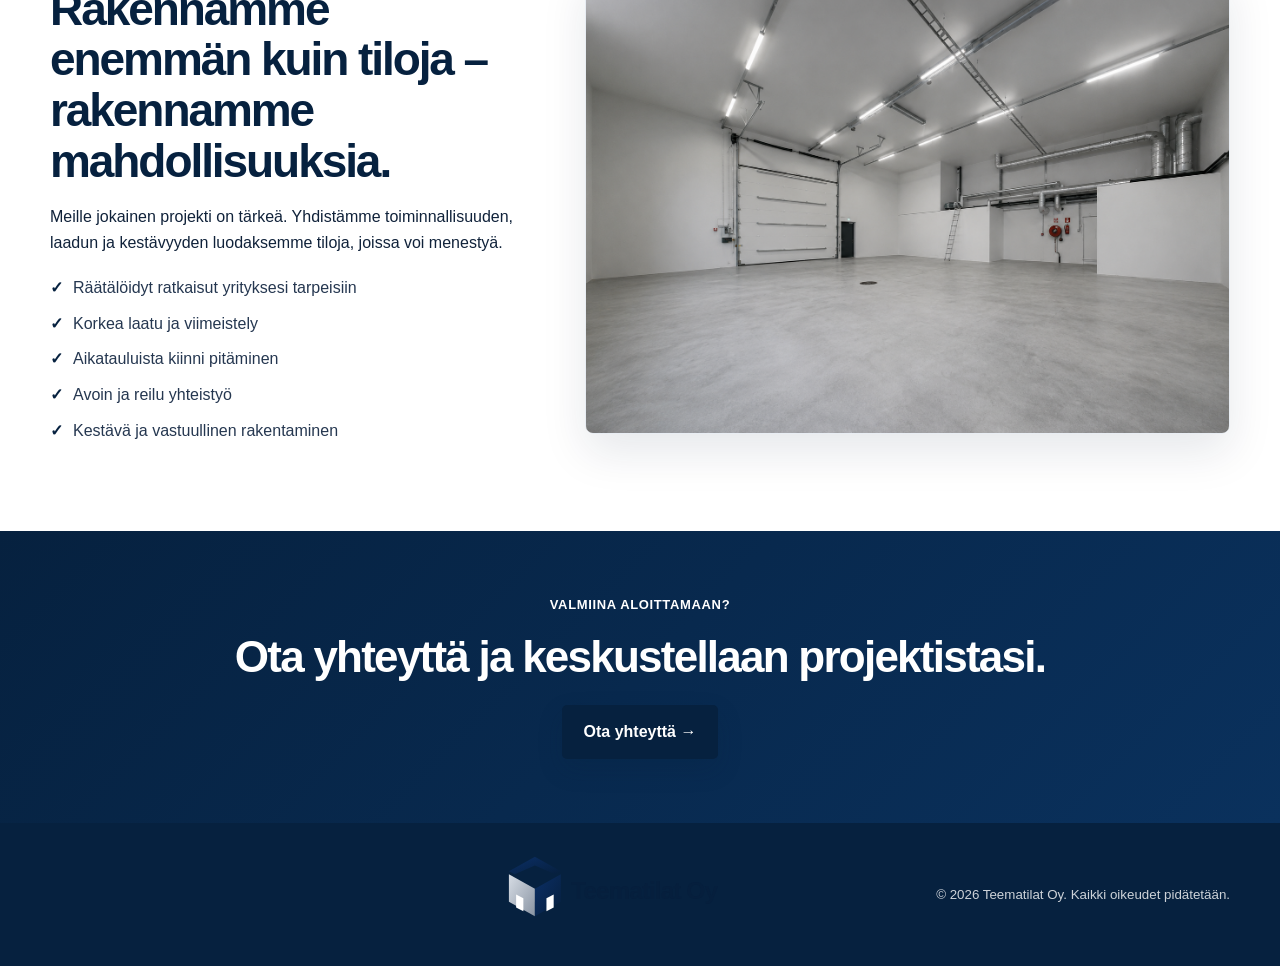
==== commit 6511296c: "Update index.html" ====
--- a/index.html
+++ b/index.html
@@ -10,52 +10,9 @@
 <body>
 <header class="header">
   <div class="container nav">
-    <a class="logo-wrap" href="index.html"><svg viewBox="0 0 360 120" xmlns="http://www.w3.org/2000/svg" role="img" aria-label="Teematilat Oy">
-  <defs>
-    <linearGradient id="grey" x1="0" y1="0" x2="1" y2="1">
-      <stop offset="0%" stop-color="#d7dde5"/>
-      <stop offset="100%" stop-color="#8994a3"/>
-    </linearGradient>
-
-    <linearGradient id="blue" x1="0" y1="0" x2="1" y2="1">
-      <stop offset="0%" stop-color="#0b2f66"/>
-      <stop offset="100%" stop-color="#061f3d"/>
-    </linearGradient>
-  </defs>
-
-  <g transform="translate(22 8)">
-
-    <!-- top closer to bottom -->
-    <polygon points="36,0 72,20 64,24 36,12 8,24 0,20"
-             fill="url(#blue)" />
-
-    <!-- left -->
-    <polygon points="0,24 36,44 36,82 0,62"
-             fill="url(#grey)" />
-
-    <!-- right -->
-    <polygon points="36,44 72,24 72,62 36,82"
-             fill="url(#blue)" />
-
-    <!-- left white cut -->
-    <polygon points="10,52 20,57 20,75 10,70"
-             fill="#ffffff" />
-
-    <!-- right white cut -->
-    <polygon points="52,57 62,52 62,70 52,75"
-             fill="#ffffff" />
-
-  </g>
-
-  <text x="108" y="66"
-        font-family="Arial, Helvetica, sans-serif"
-        font-size="34"
-        font-weight="900"
-        letter-spacing="-1.4"
-        fill="#061f3d">
-    Teematilat Oy
-  </text>
-</svg></a>
+    <a class="logo-wrap" href="index.html"><a class="logo-wrap" href="index.html">
+  <img src="assets/logo.svg" alt="Teematilat Oy logo" class="logo">
+</a></a>
     <button class="mobile-toggle" aria-label="Avaa valikko" onclick="document.querySelector('.menu').classList.toggle('open')">☰</button>
     <nav class="menu">
       <a href="index.html" class="active">Etusivu</a>
@@ -128,52 +85,9 @@
 
 <footer class="footer">
   <div class="container footer-inner">
-    <a class="logo-wrap" href="index.html"><svg viewBox="0 0 360 120" xmlns="http://www.w3.org/2000/svg" role="img" aria-label="Teematilat Oy">
-  <defs>
-    <linearGradient id="grey" x1="0" y1="0" x2="1" y2="1">
-      <stop offset="0%" stop-color="#d7dde5"/>
-      <stop offset="100%" stop-color="#8994a3"/>
-    </linearGradient>
-
-    <linearGradient id="blue" x1="0" y1="0" x2="1" y2="1">
-      <stop offset="0%" stop-color="#0b2f66"/>
-      <stop offset="100%" stop-color="#061f3d"/>
-    </linearGradient>
-  </defs>
-
-  <g transform="translate(22 8)">
-
-    <!-- top closer to bottom -->
-    <polygon points="36,0 72,20 64,24 36,12 8,24 0,20"
-             fill="url(#blue)" />
-
-    <!-- left -->
-    <polygon points="0,24 36,44 36,82 0,62"
-             fill="url(#grey)" />
-
-    <!-- right -->
-    <polygon points="36,44 72,24 72,62 36,82"
-             fill="url(#blue)" />
-
-    <!-- left white cut -->
-    <polygon points="10,52 20,57 20,75 10,70"
-             fill="#ffffff" />
-
-    <!-- right white cut -->
-    <polygon points="52,57 62,52 62,70 52,75"
-             fill="#ffffff" />
-
-  </g>
-
-  <text x="108" y="66"
-        font-family="Arial, Helvetica, sans-serif"
-        font-size="34"
-        font-weight="900"
-        letter-spacing="-1.4"
-        fill="#061f3d">
-    Teematilat Oy
-  </text>
-</svg></a>
+    <a class="logo-wrap" href="index.html"><a class="logo-wrap" href="index.html">
+  <img src="assets/logo.svg" alt="Teematilat Oy logo" class="logo">
+</a></a>
     <small>© 2026 Teematilat Oy. Kaikki oikeudet pidätetään.</small>
   </div>
 </footer>
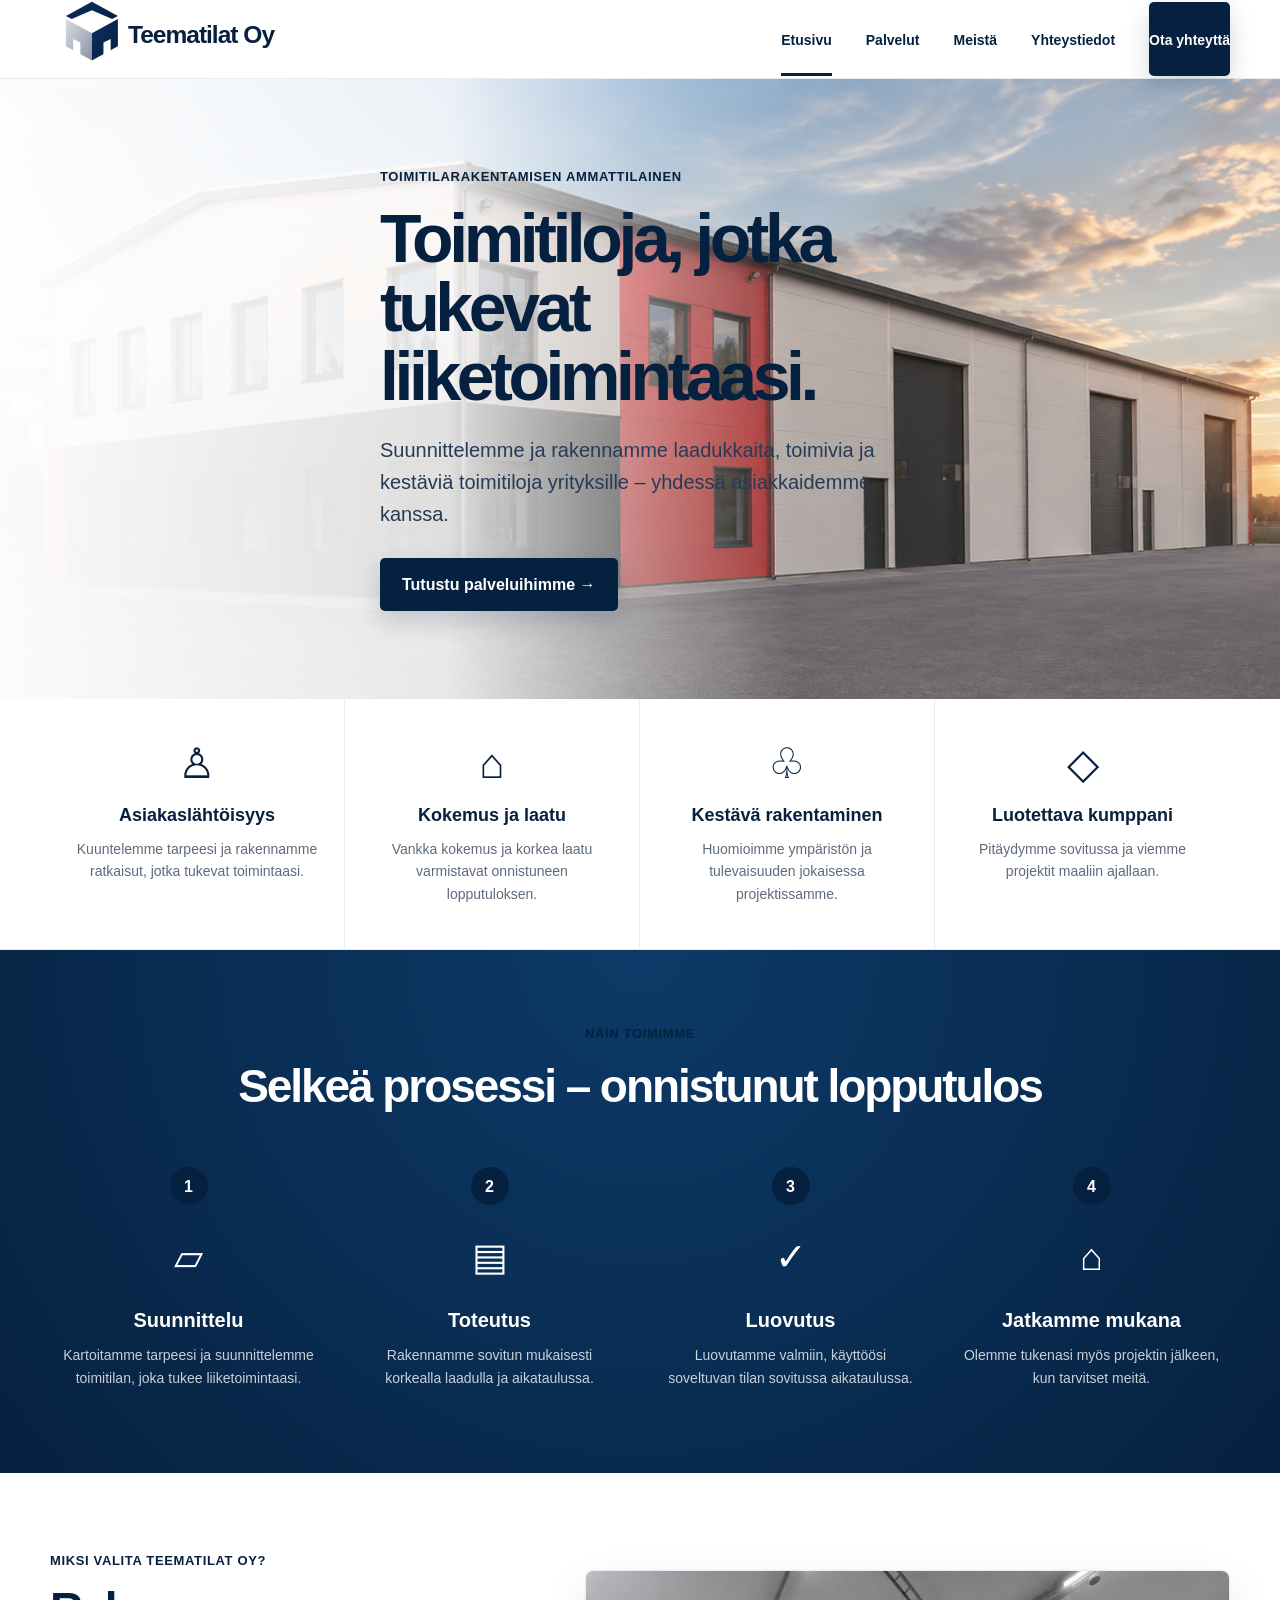
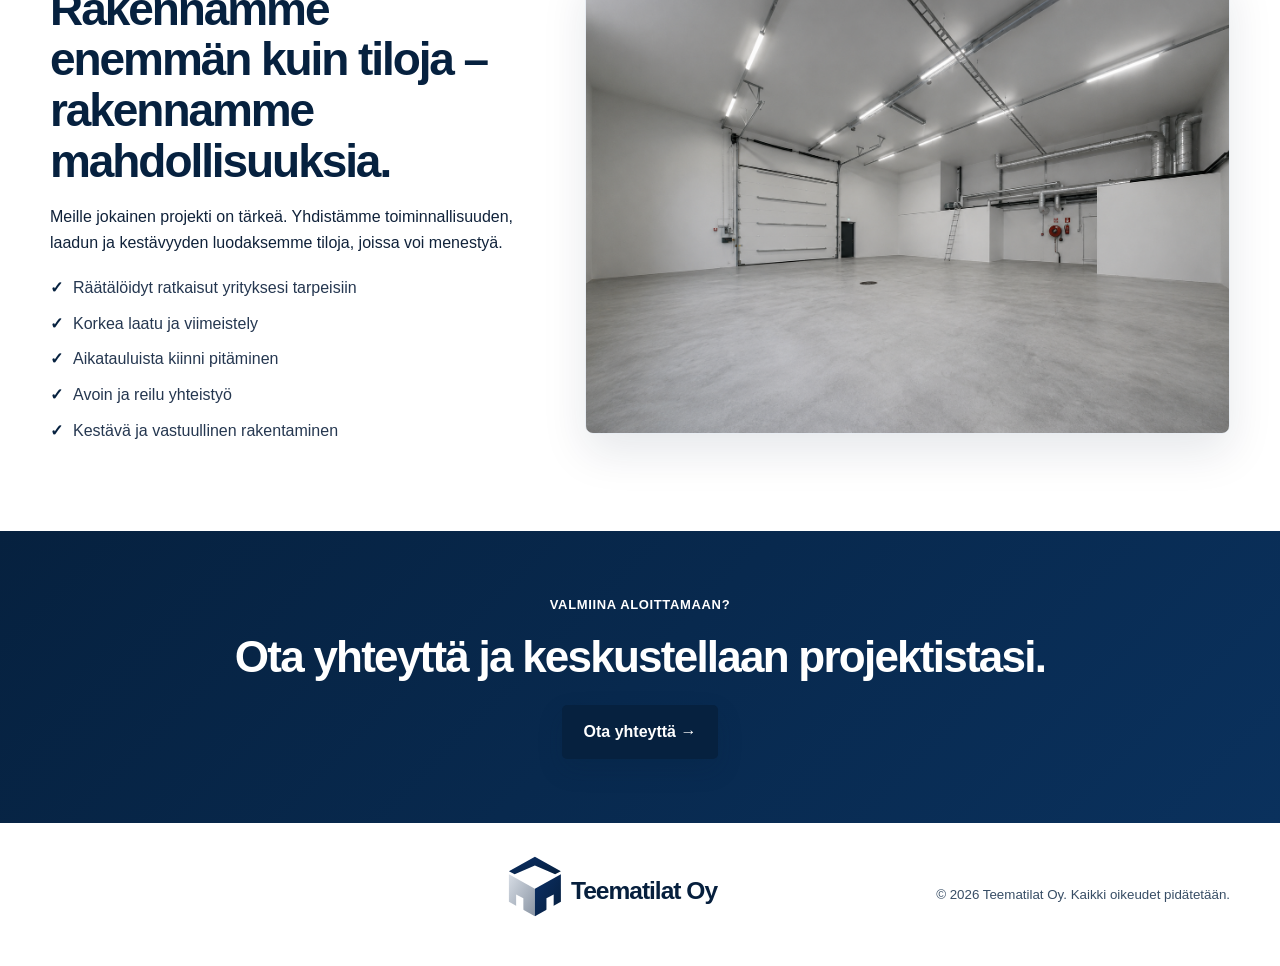
==== commit 6d344185: "Update index.html" ====
--- a/index.html
+++ b/index.html
@@ -10,9 +10,9 @@
 <body>
 <header class="header">
   <div class="container nav">
-    <a class="logo-wrap" href="index.html"><a class="logo-wrap" href="index.html">
+    <a class="logo-wrap" href="index.html">
   <img src="assets/logo.svg" alt="Teematilat Oy logo" class="logo">
-</a></a>
+</a>
     <button class="mobile-toggle" aria-label="Avaa valikko" onclick="document.querySelector('.menu').classList.toggle('open')">☰</button>
     <nav class="menu">
       <a href="index.html" class="active">Etusivu</a>
--- a/styles.css
+++ b/styles.css
@@ -72,8 +72,11 @@
 .cta{background:linear-gradient(135deg,#06213f,#0a315d);color:white;padding:64px 0;text-align:center;position:relative;overflow:hidden}
 .cta h2{font-size:clamp(30px,4vw,44px);line-height:1.12;margin-bottom:24px;letter-spacing:-.04em}
 .cta .eyebrow{color:white}
-.footer{background:var(--navy);color:white;padding:28px 0}
-.footer-inner{display:flex;justify-content:space-between;align-items:center;gap:22px;flex-wrap:wrap}
+.footer{
+  background:#ffffff;
+  color:var(--navy);
+  padding:28px 0;
+}.footer-inner{display:flex;justify-content:space-between;align-items:center;gap:22px;flex-wrap:wrap}
 .footer .logo-wrap{color:white;font-size:20px}
 .footer small{opacity:.8}
 
